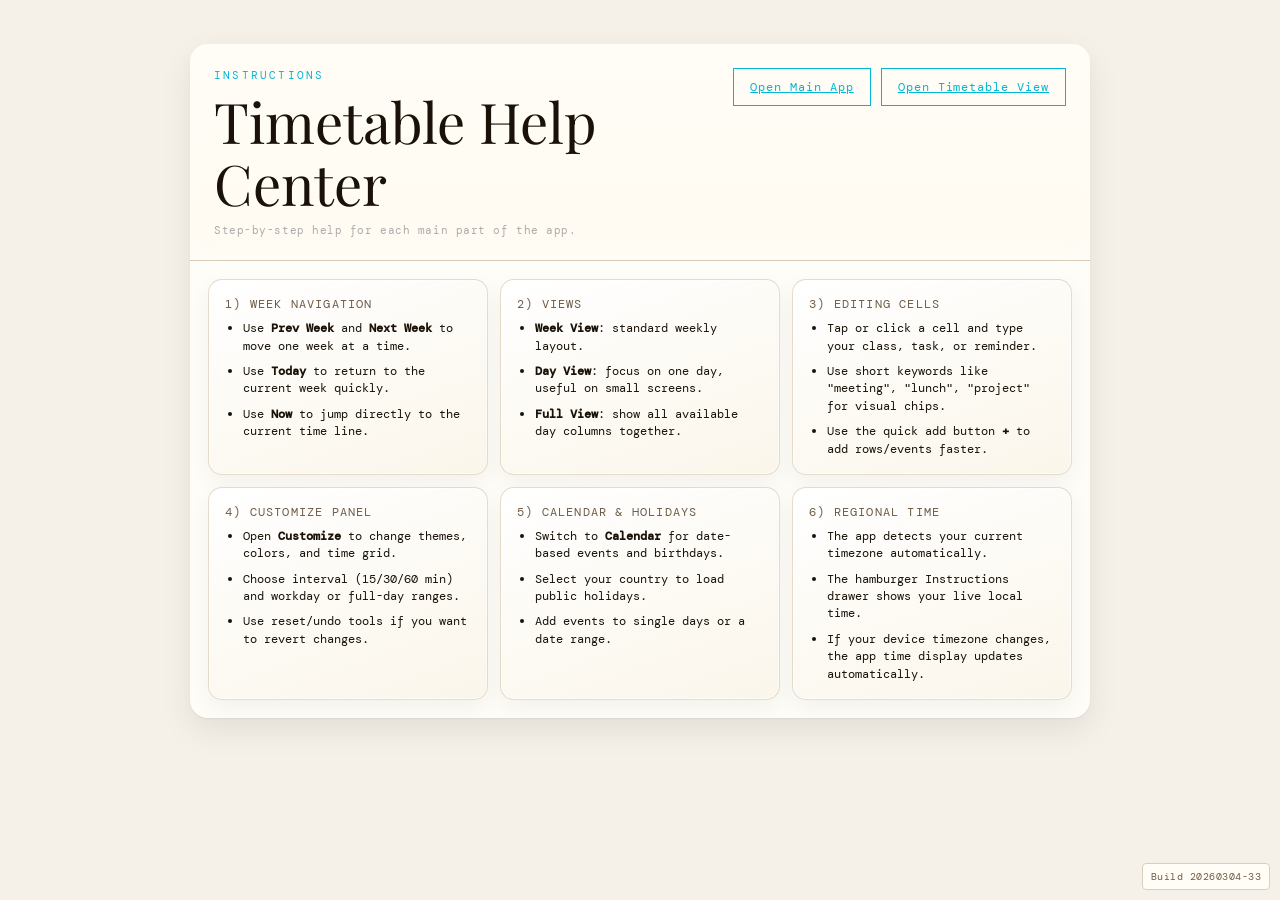
==== instructions.html @ 49b3230f "Fix toolbar overlap and expand instructions experience" ====
<!DOCTYPE html>
<html lang="en">
<head>
<meta charset="UTF-8">
<meta name="viewport" content="width=device-width, initial-scale=1, maximum-scale=1, user-scalable=no">
<title>Timetable Instructions</title>
<link href="https://fonts.googleapis.com/css2?family=Playfair+Display:wght@700&family=DM+Mono:wght@400;500&display=swap" rel="stylesheet">
<link rel="stylesheet" href="css/timetable.css?v=20260304-33">
</head>
<body>
<div class="page" style="max-width:900px; margin: 20px auto;">
  <div class="header" style="padding: 24px;">
    <div class="title-area">
      <span class="label">Instructions</span>
      <div id="main-title" style="cursor: default;">Timetable Help Center</div>
      <p class="hint" style="margin:10px 0 0;">Step-by-step help for each main part of the app.</p>
    </div>
    <div class="controls">
      <a class="btn" href="./index.html">Open Main App</a>
      <a class="btn" href="./timetable.html">Open Timetable View</a>
    </div>
  </div>

  <div class="settings-grid" style="padding: 18px;">
    <div class="settings-card">
      <span class="settings-title">1) Week Navigation</span>
      <ul class="help-list">
        <li>Use <strong>Prev Week</strong> and <strong>Next Week</strong> to move one week at a time.</li>
        <li>Use <strong>Today</strong> to return to the current week quickly.</li>
        <li>Use <strong>Now</strong> to jump directly to the current time line.</li>
      </ul>
    </div>

    <div class="settings-card">
      <span class="settings-title">2) Views</span>
      <ul class="help-list">
        <li><strong>Week View</strong>: standard weekly layout.</li>
        <li><strong>Day View</strong>: focus on one day, useful on small screens.</li>
        <li><strong>Full View</strong>: show all available day columns together.</li>
      </ul>
    </div>

    <div class="settings-card">
      <span class="settings-title">3) Editing Cells</span>
      <ul class="help-list">
        <li>Tap or click a cell and type your class, task, or reminder.</li>
        <li>Use short keywords like "meeting", "lunch", "project" for visual chips.</li>
        <li>Use the quick add button <strong>+</strong> to add rows/events faster.</li>
      </ul>
    </div>

    <div class="settings-card">
      <span class="settings-title">4) Customize Panel</span>
      <ul class="help-list">
        <li>Open <strong>Customize</strong> to change themes, colors, and time grid.</li>
        <li>Choose interval (15/30/60 min) and workday or full-day ranges.</li>
        <li>Use reset/undo tools if you want to revert changes.</li>
      </ul>
    </div>

    <div class="settings-card">
      <span class="settings-title">5) Calendar & Holidays</span>
      <ul class="help-list">
        <li>Switch to <strong>Calendar</strong> for date-based events and birthdays.</li>
        <li>Select your country to load public holidays.</li>
        <li>Add events to single days or a date range.</li>
      </ul>
    </div>

    <div class="settings-card">
      <span class="settings-title">6) Regional Time</span>
      <ul class="help-list">
        <li>The app detects your current timezone automatically.</li>
        <li>The hamburger Instructions drawer shows your live local time.</li>
        <li>If your device timezone changes, the app time display updates automatically.</li>
      </ul>
    </div>
  </div>
</div>
<div id="build-badge" class="build-badge" aria-live="polite">Build 20260304-33</div>
</body>
</html>
---- css/timetable.css ----
*, *::before, *::after { box-sizing: border-box; margin: 0; padding: 0; }

  html {
    -webkit-text-size-adjust: 100%;
    text-size-adjust: 100%;
  }

  :root {
    --bg: #f5f0e8;
    --paper: #fffdf7;
    --ink: #1a1208;
    --accent: #c84b11;
    --ui-accent: #00b7d6;
    --cyber-cyan: #00f5ff;
    --electric-violet: #8a2be2;
    --line: #d9d0bc;
    --cell-hover: #fff3e0;
    --shadow: rgba(0,0,0,0.08);
    --header-grad-start: rgba(255, 253, 247, 0.97);
    --header-grad-end: rgba(255, 251, 241, 0.92);
    --panel-grad-start: rgba(255,255,255,0.75);
    --panel-grad-end: rgba(255,253,247,0.92);
    --toolbar-bg: rgba(255, 253, 247, 0.95);
    --table-head-bg: rgba(255, 253, 247, 0.98);
    --accent-soft: rgba(0,183,214,0.08);
    --accent-mid: rgba(0,183,214,0.16);
    --focus-bg: #fffbf0;
  }

  body {
    background: var(--bg);
    font-family: 'DM Mono', monospace;
    color: var(--ink);
    min-height: 100vh;
    padding: 24px 18px;
    padding-left: max(18px, env(safe-area-inset-left));
    padding-right: max(18px, env(safe-area-inset-right));
    padding-bottom: max(24px, env(safe-area-inset-bottom));
  }

  .app-hidden {
    display: none !important;
  }

  .auth-gate {
    position: fixed;
    inset: 0;
    z-index: 120;
    display: grid;
    place-items: center;
    padding: 16px;
    background: rgba(16, 20, 28, 0.34);
    backdrop-filter: blur(6px);
  }

  .auth-card {
    width: min(430px, 94vw);
    border: 1px solid var(--line);
    border-radius: 14px;
    background: var(--paper);
    box-shadow: 0 20px 44px rgba(0,0,0,0.18);
    padding: 20px;
    display: flex;
    flex-direction: column;
    gap: 12px;
  }

  .auth-app-name {
    font-family: 'Playfair Display', serif;
    font-size: 34px;
    line-height: 1.1;
    letter-spacing: 0.02em;
  }

  .auth-description {
    font-size: 12px;
    color: #6f5c46;
    line-height: 1.45;
  }

  .auth-title {
    font-size: 12px;
    letter-spacing: 0.1em;
    text-transform: uppercase;
    color: #6f5c46;
  }

  .auth-card input {
    font-family: 'DM Mono', monospace;
    font-size: 12px;
    padding: 10px 12px;
    border: 1px solid var(--line);
    background: white;
    outline: none;
  }

  .auth-card input:focus {
    border-color: var(--accent);
  }

  .page {
    width: min(1700px, 96vw);
    margin: 0 auto;
    background: var(--paper);
    border-radius: 18px;
    box-shadow: 0 12px 32px rgba(0,0,0,0.08), 0 1px 2px rgba(0,0,0,0.05);
    overflow: hidden;
    transition: box-shadow 0.2s ease;
  }

  .page:hover {
    box-shadow: 0 14px 34px rgba(0,0,0,0.1), 0 1px 2px rgba(0,0,0,0.05);
  }

  /* Header */
  .header {
    padding: 44px 52px 36px;
    border-bottom: none;
    box-shadow: inset 0 -1px 0 rgba(201, 183, 154, 0.7), inset 0 -10px 18px rgba(255, 255, 255, 0.55);
    background: linear-gradient(180deg, var(--header-grad-start), var(--header-grad-end));
    display: flex;
    align-items: flex-start;
    justify-content: space-between;
    gap: 20px;
  }

  .title-area { flex: 1; }

  .label {
    font-size: 11px;
    letter-spacing: 0.2em;
    text-transform: uppercase;
    color: var(--ui-accent);
    margin-bottom: 8px;
    display: block;
  }

  #main-title {
    font-family: 'Playfair Display', serif;
    font-size: clamp(32px, 5.6vw, 56px);
    line-height: 1.1;
    border: none;
    background: transparent;
    color: var(--ink);
    width: 100%;
    outline: none;
    cursor: text;
  }

  #main-title:hover, #main-title:focus {
    border-bottom: none;
  }

  .subtitle-input {
    font-family: 'DM Mono', monospace;
    font-size: 14px;
    color: #888;
    border: none;
    background: transparent;
    outline: none;
    margin-top: 8px;
    width: 100%;
    cursor: text;
  }

  .subtitle-input:hover, .subtitle-input:focus {
    border-bottom: none;
    color: var(--ink);
  }

  .controls {
    display: flex;
    flex-direction: row;
    gap: 10px;
    align-items: flex-end;
    justify-content: flex-end;
    flex-wrap: wrap;
    flex-shrink: 0;
  }

  #logout-btn {
    border-color: var(--accent);
    color: var(--accent);
  }

  #logout-btn:hover {
    background: var(--accent);
    color: #fff;
  }

  .settings-panel {
    border-bottom: none;
    background: linear-gradient(180deg, var(--panel-grad-start), var(--panel-grad-end));
    box-shadow: inset 0 -1px 0 rgba(205, 189, 162, 0.45), 0 8px 22px rgba(0,0,0,0.06);
    max-height: 0;
    overflow: hidden;
    transition: max-height 0.28s ease;
  }

  .settings-panel.open {
    max-height: min(78vh, 920px);
    overflow-y: auto;
    -webkit-overflow-scrolling: touch;
    overscroll-behavior: contain;
  }

  .settings-panel-head {
    display: flex;
    align-items: center;
    justify-content: space-between;
    gap: 10px;
    padding: 10px 14px;
    border-bottom: 1px solid rgba(205, 189, 162, 0.5);
    background: linear-gradient(180deg, rgba(255,255,255,0.96), rgba(255,253,247,0.94));
    position: sticky;
    top: 0;
    z-index: 2;
  }

  .settings-tabs {
    display: flex;
    gap: 8px;
    padding: 10px 14px;
    border-bottom: 1px solid rgba(205, 189, 162, 0.45);
    background: rgba(255, 253, 247, 0.92);
    position: sticky;
    top: 45px;
    z-index: 2;
    flex-wrap: wrap;
  }

  .help-backdrop {
    position: fixed;
    inset: 0;
    background: var(--shadow);
    opacity: 0;
    visibility: hidden;
    transition: opacity 0.2s ease;
    z-index: 30;
  }

  .help-backdrop.open {
    opacity: 1;
    visibility: visible;
  }

  .help-drawer {
    position: fixed;
    top: 0;
    right: 0;
    width: min(420px, 92vw);
    height: 100dvh;
    background: linear-gradient(180deg, var(--panel-grad-start), var(--panel-grad-end));
    border-left: 1px solid var(--line);
    box-shadow: -12px 0 28px var(--shadow);
    transform: translateX(102%);
    transition: transform 0.22s ease;
    z-index: 31;
    display: flex;
    flex-direction: column;
  }

  .help-drawer.open {
    transform: translateX(0);
  }

  .help-drawer-head {
    display: flex;
    align-items: center;
    justify-content: space-between;
    gap: 10px;
    padding: 12px 14px;
    border-bottom: 1px solid var(--line);
    background: var(--toolbar-bg);
  }

  .help-drawer-content {
    padding: 14px;
    display: grid;
    gap: 10px;
    overflow-y: auto;
  }

  .help-list {
    margin: 0;
    padding-left: 18px;
    display: grid;
    gap: 8px;
    color: var(--ink);
    font-size: 12px;
    line-height: 1.45;
  }

  .help-actions {
    display: flex;
    flex-wrap: wrap;
    gap: 8px;
  }

  .help-time-grid {
    display: grid;
    gap: 8px;
    padding: 10px;
    border: 1px solid var(--line);
    background: rgba(255, 255, 255, 0.6);
  }

  .help-time-row {
    display: grid;
    gap: 4px;
    font-size: 11px;
    letter-spacing: 0.04em;
    color: #7a6752;
  }

  .help-time-value {
    font-size: 13px;
    letter-spacing: 0.02em;
    color: var(--ink);
    font-weight: 600;
  }

  body.help-open {
    overflow: hidden;
  }

  .settings-tab-btn.active {
    background: var(--ink);
    color: var(--paper);
  }

  .settings-card.tab-hidden {
    display: none;
  }

  .settings-panel:not(.show-advanced) [data-advanced] {
    display: none !important;
  }

  #customize-advanced-toggle {
    margin-left: auto;
  }

  .settings-grid {
    display: grid;
    grid-template-columns: repeat(auto-fit, minmax(220px, 1fr));
    gap: 12px;
    padding: 14px 48px;
  }

  .settings-card {
    border: 1px solid rgba(215, 203, 180, 0.65);
    border-radius: 14px;
    background: linear-gradient(160deg, rgba(255,255,255,0.92), rgba(250,244,232,0.82));
    box-shadow: inset 0 0 0 1px rgba(255,255,255,0.65), 0 8px 22px rgba(0,0,0,0.05);
    padding: 16px;
    display: flex;
    flex-direction: column;
    gap: 8px;
    transition: box-shadow 0.18s ease, border-color 0.18s ease;
  }

  .settings-card:hover {
    box-shadow: inset 0 0 0 1px rgba(255,255,255,0.8), 0 10px 20px rgba(0,0,0,0.07);
  }

  .settings-title {
    font-size: 12px;
    letter-spacing: 0.1em;
    text-transform: uppercase;
    color: #6f5c46;
  }

  .settings-label {
    font-size: 11px;
    letter-spacing: 0.06em;
    text-transform: uppercase;
    color: #7c6a52;
  }

  .settings-help {
    font-size: 10px;
    letter-spacing: 0.04em;
    color: #8a7b67;
    margin-top: 2px;
  }

  .admin-auth {
    display: flex;
    flex-direction: column;
    gap: 6px;
    width: 100%;
  }

  .admin-auth input {
    font-family: 'DM Mono', monospace;
    font-size: 11px;
    border: 1px solid var(--line);
    background: white;
    color: var(--ink);
    padding: 7px 9px;
    outline: none;
  }

  .admin-auth input:focus {
    border-color: var(--accent);
  }

  .auth-status {
    font-size: 10px;
    letter-spacing: 0.05em;
    color: #888;
  }

  .auth-status:empty {
    display: none;
  }

  .locked {
    opacity: 0.72;
    pointer-events: none;
    user-select: none;
  }

  .btn {
    font-family: 'DM Mono', monospace;
    font-size: 12px;
    letter-spacing: 0.08em;
    padding: 10px 16px;
    border: 1.5px solid var(--ui-accent);
    background: transparent;
    color: var(--ui-accent);
    cursor: pointer;
    transition: background-color 0.16s ease, color 0.16s ease, box-shadow 0.16s ease;
    white-space: nowrap;
    touch-action: manipulation;
    -webkit-tap-highlight-color: transparent;
  }

  input,
  textarea,
  select,
  button {
    -webkit-tap-highlight-color: transparent;
  }

  input,
  textarea,
  select {
    font-size: 16px !important;
  }

  .btn:focus-visible,
  .toolbar-select:focus-visible,
  .auth-card input:focus-visible,
  .admin-auth input:focus-visible,
  #main-title:focus-visible,
  .subtitle-input:focus-visible,
  td input:focus-visible,
  td textarea:focus-visible,
  th input:focus-visible {
    outline: 2px solid var(--ui-accent);
    outline-offset: 2px;
  }

  .btn:hover { background: var(--ui-accent); color: #fff; box-shadow: 0 3px 10px rgba(0,183,214,0.2); }
  .btn.auth-active {
    background: var(--ui-accent);
    color: #fff;
  }
  .btn.time-preset-active {
    background: var(--ui-accent);
    color: #fff;
  }
  .btn.danger { border-color: var(--ui-accent); color: var(--ui-accent); }
  .btn.danger:hover { background: var(--ui-accent); color: white; }

  /* Table */
  .table-wrap {
    overflow-x: auto;
    overflow-y: auto;
    max-height: 76vh;
    padding: 0;
    position: relative;
    animation: fadeIn 0.35s ease;
    border-radius: 14px;
    box-shadow: inset 0 0 0 1px rgba(217, 208, 188, 0.45);
    -webkit-overflow-scrolling: touch;
    overscroll-behavior: contain;
    touch-action: pan-x pan-y;
  }

  .week-toolbar {
    border-bottom: none;
    padding: 12px 20px;
    display: flex;
    align-items: center;
    gap: 10px;
    flex-wrap: wrap;
    background: var(--toolbar-bg);
    backdrop-filter: blur(2px);
    box-shadow: inset 0 -1px 0 rgba(205, 189, 162, 0.65), inset 0 -8px 14px rgba(255,255,255,0.35);
  }

  .day-pill-bar {
    display: none;
  }

  .mobile-week-nav {
    display: none;
  }

  .quick-add-fab {
    position: fixed;
    right: 18px;
    bottom: 78px;
    z-index: 40;
    width: 52px;
    height: 52px;
    border-radius: 50%;
    border: 0;
    background: var(--ui-accent);
    color: #fff;
    font-size: 28px;
    line-height: 1;
    cursor: pointer;
    box-shadow: 0 10px 24px rgba(0, 183, 214, 0.34);
  }

  .quick-add-actions {
    position: fixed;
    right: 18px;
    bottom: 138px;
    z-index: 40;
    display: none;
    flex-direction: column;
    gap: 8px;
  }

  .quick-add-actions.open {
    display: flex;
  }

  .cell-edit-sheet {
    position: fixed;
    left: 0;
    right: 0;
    bottom: 0;
    z-index: 110;
    display: none;
    padding: 10px;
    background: rgba(0, 0, 0, 0.22);
  }

  .cell-edit-sheet.open {
    display: block;
  }

  .cell-edit-card {
    border: 1px solid var(--line);
    border-radius: 14px 14px 0 0;
    background: var(--paper);
    padding: 12px;
    display: flex;
    flex-direction: column;
    gap: 8px;
  }

  #cell-edit-input {
    font-family: 'DM Mono', monospace;
    width: 100%;
    border: 1px solid var(--line);
    padding: 10px;
    resize: vertical;
    min-height: 84px;
  }

  .cell-edit-actions {
    display: flex;
    gap: 8px;
    flex-wrap: wrap;
  }

  .toast-root {
    position: fixed;
    right: 14px;
    bottom: 14px;
    z-index: 130;
    display: flex;
    flex-direction: column;
    gap: 8px;
    pointer-events: none;
  }

  .toast-item {
    background: rgba(26, 18, 8, 0.92);
    color: #fff;
    border-radius: 10px;
    padding: 8px 10px;
    font-size: 11px;
    letter-spacing: 0.04em;
    box-shadow: 0 8px 20px rgba(0,0,0,0.22);
    max-width: 260px;
  }

  .action-dialog {
    position: fixed;
    inset: 0;
    z-index: 125;
    display: none;
    align-items: flex-end;
    justify-content: center;
    background: rgba(0, 0, 0, 0.26);
    padding: 10px;
  }

  .action-dialog.open {
    display: flex;
  }

  .action-dialog-card {
    width: min(520px, 96vw);
    border: 1px solid var(--line);
    border-radius: 14px 14px 0 0;
    background: var(--paper);
    padding: 12px;
    display: flex;
    flex-direction: column;
    gap: 8px;
  }

  .action-dialog-message {
    font-size: 11px;
    line-height: 1.45;
    color: #6f5c46;
    white-space: pre-wrap;
  }

  .action-dialog-input {
    font-family: 'DM Mono', monospace;
    border: 1px solid var(--line);
    padding: 9px 10px;
    min-height: 42px;
    display: none;
  }

  .action-dialog-input.show {
    display: block;
  }

  .action-dialog-actions {
    display: flex;
    gap: 8px;
    justify-content: flex-end;
    flex-wrap: wrap;
  }

  .toolbar-group {
    display: flex;
    align-items: center;
    gap: 8px;
    flex-wrap: wrap;
  }

  .toolbar-group.compact-controls {
    gap: 6px;
  }

  .guide-hint-btn {
    opacity: 0.9;
    font-weight: 600;
  }

  .guide-hint-btn:hover {
    opacity: 1;
  }

  #focus-day-select {
    display: none;
  }

  .toolbar-select {
    font-family: 'DM Mono', monospace;
    font-size: 10px;
    letter-spacing: 0.04em;
    padding: 6px 8px;
    border: 1px solid var(--line);
    background: white;
    color: var(--ink);
    outline: none;
  }

  .toolbar-select:focus {
    border-color: var(--ui-accent);
  }

  .week-label {
    font-size: 11px;
    letter-spacing: 0.08em;
    color: #7a6752;
    margin-left: auto;
  }

  .btn.small {
    padding: 5px 10px;
    font-size: 10px;
  }

  .btn:disabled {
    opacity: 0.45;
    cursor: not-allowed;
  }

  .view-stack {
    position: relative;
  }

  .view-panel {
    display: none;
    opacity: 0;
    transform: translateY(8px);
    transition: opacity 0.25s ease, transform 0.25s ease;
  }

  .view-panel.active {
    display: block;
    opacity: 1;
    transform: translateY(0);
  }

  .view-toggle.active {
    background: var(--ink);
    color: var(--paper);
  }

  .now-line {
    position: absolute;
    height: 2px;
    background: #ff0000;
    display: none;
    pointer-events: none;
    z-index: 18;
    transform: translateY(-50%);
  }

  .now-line::before {
    content: '';
    position: absolute;
    left: 0;
    top: 50%;
    transform: translate(-50%, -50%);
    width: 8px;
    height: 8px;
    border-radius: 50%;
    background: #ff0000;
  }

  .now-line::after {
    content: attr(data-time);
    position: absolute;
    right: 0;
    top: 50%;
    transform: translate(0, -50%);
    background: #ff0000;
    color: #fff;
    font-family: 'DM Mono', monospace;
    font-size: 9px;
    letter-spacing: 0.04em;
    line-height: 1;
    padding: 3px 5px;
    border-radius: 999px;
    white-space: nowrap;
  }

  table {
    width: 100%;
    border-collapse: collapse;
  }

  #timetable {
    width: max-content;
    min-width: 100%;
  }

  thead tr {
    border-bottom: 1px solid var(--line);
  }

  th {
    padding: 0;
    font-weight: 500;
    font-size: 11px;
    letter-spacing: 0.1em;
    text-transform: uppercase;
    position: sticky;
    top: 0;
    z-index: 8;
    background: var(--table-head-bg);
  }

  th:first-child {
    position: sticky;
    left: 0;
    z-index: 10;
    background: var(--table-head-bg);
    background-color: var(--table-head-bg);
    box-shadow: 2px 0 6px rgba(0,0,0,0.15);
  }

  th input {
    font-family: 'DM Mono', monospace;
    font-size: 12px;
    letter-spacing: 0.1em;
    text-transform: uppercase;
    font-weight: 500;
    padding: 16px 20px;
    border: none;
    background: transparent;
    color: var(--ink);
    width: 100%;
    outline: none;
    text-align: center;
    cursor: text;
  }

  th input:first-child { text-align: left; }
  th:first-child input { text-align: left; padding-left: 48px; }

  th input:hover, th input:focus {
    background: var(--accent-soft);
  }

  td {
    border-bottom: 1px solid var(--line);
    border-right: 1px solid var(--line);
    padding: 0;
    vertical-align: top;
    min-width: 120px;
  }

  td:first-child {
    border-right: 1px solid var(--line);
    min-width: 100px;
    position: sticky;
    left: 0;
    z-index: 10;
    background: var(--table-head-bg);
    background-color: var(--table-head-bg);
    box-shadow: 2px 0 6px rgba(0,0,0,0.15);
  }

  td:last-child { border-right: none; }

  td input, td textarea {
    font-family: 'DM Mono', monospace;
    font-size: 14px;
    padding: 16px 22px;
    border: none;
    background: transparent;
    color: var(--ink);
    width: 100%;
    outline: none;
    resize: none;
    cursor: text;
    min-height: 52px;
    border-radius: 3px;
    transition: background 0.15s ease, box-shadow 0.15s ease;
  }

  td input:hover, td textarea:hover {
    filter: none;
  }

  body.table-view-full #timetable {
    width: 100% !important;
    min-width: 100% !important;
    table-layout: fixed;
  }

  body.table-view-full td {
    min-width: 74px !important;
  }

  body.table-view-full td:first-child {
    min-width: 62px !important;
  }

  body.table-view-full th input,
  body.table-view-full td input,
  body.table-view-full td textarea {
    font-size: 11px !important;
    padding-left: 6px !important;
    padding-right: 6px !important;
    min-height: 40px !important;
  }

  td:first-child input {
    font-weight: 500;
    font-size: 13px;
    letter-spacing: 0.05em;
    color: var(--accent);
    padding-left: 48px;
  }

  tr:hover td { background: var(--cell-hover); }
  tr:hover td:first-child { background: var(--accent-soft); }

  th.column-themed,
  td.column-themed {
    background: var(--column-theme-bg);
  }

  td.column-themed input,
  td.column-themed textarea {
    background: var(--column-theme-cell-bg, transparent);
  }

  td.column-themed .event-chip,
  td.column-themed .event-chip.event-deep,
  td.column-themed .event-chip.event-meeting,
  td.column-themed .event-chip.event-lunch,
  td.column-themed .event-chip.event-break,
  td.column-themed .event-chip.event-project {
    background: var(--column-event-chip-base, var(--event-chip-base, rgba(200,75,17,0.06))) !important;
  }

  td.column-themed .event-chip.event-deep { background: var(--column-event-chip-deep, var(--event-chip-deep, rgba(79,70,229,0.12))) !important; }
  td.column-themed .event-chip.event-meeting { background: var(--column-event-chip-meeting, var(--event-chip-meeting, rgba(220,38,38,0.12))) !important; }
  td.column-themed .event-chip.event-lunch { background: var(--column-event-chip-lunch, var(--event-chip-lunch, rgba(245,158,11,0.16))) !important; }
  td.column-themed .event-chip.event-break { background: var(--column-event-chip-break, var(--event-chip-break, rgba(245,158,11,0.16))) !important; }
  td.column-themed .event-chip.event-project { background: var(--column-event-chip-project, var(--event-chip-project, rgba(6,95,70,0.14))) !important; }

  tr:hover td.column-themed {
    background: var(--column-theme-bg);
  }

  td input:focus, td textarea:focus {
    background: var(--focus-bg);
  }

  .event-chip {
    box-shadow: inset 0 0 0 1px rgba(0,0,0,0.04);
    background: var(--event-chip-base, rgba(200,75,17,0.06)) !important;
  }

  .event-chip.event-deep { background: var(--event-chip-deep, rgba(79,70,229,0.12)) !important; }
  .event-chip.event-meeting { background: var(--event-chip-meeting, rgba(220,38,38,0.12)) !important; }
  .event-chip.event-lunch { background: var(--event-chip-lunch, rgba(245,158,11,0.16)) !important; }
  .event-chip.event-break { background: var(--event-chip-break, rgba(245,158,11,0.16)) !important; }
  .event-chip.event-project { background: var(--event-chip-project, rgba(6,95,70,0.14)) !important; }

  .custom-cell-color {
    background: var(--custom-cell-color, transparent) !important;
  }

  td.column-themed .custom-cell-color,
  td .custom-cell-color.event-chip,
  td.column-themed .custom-cell-color.event-chip,
  td.column-themed .custom-cell-color.event-chip.event-deep,
  td.column-themed .custom-cell-color.event-chip.event-meeting,
  td.column-themed .custom-cell-color.event-chip.event-lunch,
  td.column-themed .custom-cell-color.event-chip.event-break,
  td.column-themed .custom-cell-color.event-chip.event-project {
    background: var(--custom-cell-color, transparent) !important;
  }

  .selected-cell {
    box-shadow: inset 0 0 0 2px var(--ui-accent) !important;
  }

  tr.selected-row td {
    background: var(--accent-mid) !important;
  }

  th.selected-column,
  td.selected-column {
    background: var(--accent-mid) !important;
  }

  .today-col {
    box-shadow: inset 0 0 0 1px var(--ui-accent);
  }

  .today-header input {
    color: var(--ui-accent);
    font-weight: 700;
  }

  .calendar-wrap {
    padding: 18px 22px 24px;
    min-height: 460px;
  }

  .calendar-head {
    display: flex;
    align-items: center;
    justify-content: space-between;
    gap: 10px;
    margin-bottom: 14px;
  }

  .calendar-title {
    font-family: 'Playfair Display', serif;
    font-size: clamp(24px, 3vw, 34px);
  }

  .calendar-grid {
    display: grid;
    grid-template-columns: repeat(7, 1fr);
    gap: 8px;
  }

  .calendar-dayhead {
    font-size: 10px;
    letter-spacing: 0.08em;
    text-transform: uppercase;
    color: #746453;
    padding: 6px 8px;
    border-bottom: 1px solid var(--line);
  }

  .calendar-cell {
    min-height: 84px;
    border: 1px solid rgba(215, 203, 180, 0.6);
    background: linear-gradient(170deg, #fffefa, #fff8ec);
    padding: 8px;
    display: flex;
    flex-direction: column;
    gap: 6px;
    transition: box-shadow 0.16s ease, border-color 0.16s ease;
    box-shadow: inset 0 0 0 1px rgba(255,255,255,0.65);
  }

  .calendar-cell:hover {
    border-color: #d1c3ab;
    box-shadow: 0 6px 14px rgba(0,0,0,0.07), inset 0 0 0 1px rgba(255,255,255,0.75);
  }

  .calendar-cell.outside {
    opacity: 0.45;
    background: #fbf8f1;
  }

  .calendar-cell.today {
    border-color: var(--accent);
    box-shadow: inset 0 0 0 1px var(--accent);
  }

  .calendar-cell.holiday {
    background: #fff1f1;
  }

  .calendar-cell.birthday-day {
    background: linear-gradient(135deg, #fff5fb, #fff1f1, #fffaf0);
    position: relative;
    overflow: hidden;
  }

  .calendar-cell.birthday-day::after {
    content: '🎉';
    position: absolute;
    right: 8px;
    top: 6px;
    font-size: 16px;
    animation: none;
  }

  .calendar-date {
    font-size: 11px;
    color: #5a4b3d;
  }

  .holiday-tag {
    font-size: 10px;
    color: #8b1f1f;
    background: rgba(220, 38, 38, 0.12);
    padding: 4px 6px;
    border-radius: 3px;
  }

  .holiday-tag.locked::after {
    content: ' 🔒';
    font-size: 9px;
  }

  .calendar-tools {
    display: flex;
    justify-content: flex-end;
  }

  .calendar-add-btn {
    border: 1px dashed var(--line);
    background: transparent;
    color: #5f5244;
    font-family: 'DM Mono', monospace;
    font-size: 10px;
    padding: 2px 6px;
    cursor: pointer;
    border-radius: 3px;
  }

  .calendar-add-btn:hover {
    border-color: var(--accent);
    color: var(--accent);
  }

  .user-event-tag {
    font-size: 10px;
    color: #1f2937;
    background: #edf2ff;
    border: 1px solid #dbe3ff;
    padding: 4px 6px;
    border-radius: 3px;
    display: flex;
    justify-content: space-between;
    gap: 6px;
    align-items: center;
  }

  .user-event-tag.birthday {
    background: #ffe8f3;
    border-color: #ffc9df;
    color: #7d1d4f;
  }

  .user-event-text {
    overflow: hidden;
    text-overflow: ellipsis;
    white-space: nowrap;
  }

  .event-actions {
    display: inline-flex;
    gap: 4px;
  }

  .event-icon-btn {
    border: none;
    background: transparent;
    font-size: 11px;
    cursor: pointer;
    line-height: 1;
    opacity: 0.8;
  }

  .event-icon-btn:hover {
    opacity: 1;
    transform: none;
  }

  .calendar-editor {
    margin-top: 4px;
    border: 1px solid var(--line);
    background: rgba(255,255,255,0.9);
    border-radius: 4px;
    padding: 6px;
    display: flex;
    flex-direction: column;
    gap: 6px;
  }

  .calendar-editor-input,
  .calendar-editor-select {
    width: 100%;
    border: 1px solid var(--line);
    background: #fff;
    color: var(--ink);
    font-family: 'DM Mono', monospace;
    font-size: 10px;
    padding: 5px 6px;
    border-radius: 3px;
  }

  .calendar-editor-actions {
    display: flex;
    gap: 6px;
    justify-content: flex-end;
  }

  .calendar-editor-btn {
    border: 1px solid var(--line);
    background: transparent;
    color: var(--ink);
    font-family: 'DM Mono', monospace;
    font-size: 10px;
    padding: 3px 7px;
    border-radius: 3px;
    cursor: pointer;
  }

  .calendar-editor-btn:hover {
    border-color: var(--accent);
    color: var(--accent);
  }

  .calendar-editor-btn.secondary {
    opacity: 0.85;
  }

  .calendar-info {
    margin-top: 12px;
    font-size: 11px;
    color: #7b6b5a;
    display: flex;
    justify-content: space-between;
    gap: 10px;
    flex-wrap: wrap;
  }

  .stacked-buttons {
    display: flex;
    flex-direction: column;
    gap: 8px;
  }

  @keyframes pulseLine {
    0%, 100% { opacity: 0.9; }
    50% { opacity: 0.55; }
  }

  @keyframes fadeIn {
    from { opacity: 0; transform: translateY(6px); }
    to { opacity: 1; transform: translateY(0); }
  }

  @keyframes partyPop {
    0%, 100% { transform: translateY(0) scale(1); opacity: 0.95; }
    50% { transform: translateY(-2px) scale(1.08); opacity: 1; }
  }

  /* Row controls */
  .row-actions {
    display: flex;
    align-items: center;
    justify-content: center;
    padding: 12px 8px;
  }

  .row-del {
    font-size: 16px;
    width: 24px;
    height: 24px;
    display: flex;
    align-items: center;
    justify-content: center;
    border: none;
    background: transparent;
    color: var(--line);
    cursor: pointer;
    border-radius: 50%;
    transition: all 0.15s;
    font-family: monospace;
  }

  .row-del:hover { background: var(--accent); color: white; }

  td.action-cell {
    min-width: 40px;
    width: 40px;
    border-right: none;
    background: transparent !important;
  }

  /* Footer */
  .footer {
    padding: 20px 48px;
    border-top: 1px solid var(--line);
    display: flex;
    gap: 12px;
    align-items: center;
    flex-wrap: wrap;
  }

  /* Color cells */
  .cell-color-free { background: #f0fdf4 !important; }
  .cell-color-busy { background: #fef2f2 !important; }
  .cell-color-focus { background: #eff6ff !important; }
  .cell-color-break { background: #fefce8 !important; }

  .color-btn {
    font-family: 'DM Mono', monospace;
    font-size: 10px;
    padding: 4px 10px;
    border: 1px solid var(--line);
    background: transparent;
    cursor: pointer;
    border-radius: 2px;
    transition: all 0.1s;
  }

  .color-btn:hover { border-color: var(--ink); }

  .hint {
    font-size: 11px;
    color: #aaa;
    letter-spacing: 0.05em;
    margin-left: auto;
  }

  .build-badge {
    position: fixed;
    right: 10px;
    bottom: 10px;
    z-index: 2147483647;
    font-family: 'DM Mono', monospace;
    font-size: 10px;
    letter-spacing: 0.05em;
    padding: 6px 8px;
    border: 1px solid var(--line);
    background: rgba(255, 253, 247, 0.94);
    color: #6f5c46;
    border-radius: 4px;
    pointer-events: none;
  }

  .swipe-hint {
    display: none;
    font-size: 10px;
    letter-spacing: 0.05em;
    color: #7a6752;
    padding: 8px 12px 0;
    user-select: none;
  }

  .color-tools {
    display: flex;
    align-items: center;
    gap: 8px;
    flex-wrap: wrap;
  }

  .color-picker {
    width: 30px;
    height: 24px;
    border: 1px solid var(--line);
    background: transparent;
    padding: 0;
    cursor: pointer;
  }

  .color-presets {
    display: grid;
    grid-template-columns: repeat(8, minmax(0, 1fr));
    gap: 6px;
  }

  .color-preset-btn {
    width: 100%;
    height: 20px;
    border: 1px solid var(--line);
    background: var(--preset-color);
    cursor: pointer;
    border-radius: 2px;
    transition: border-color 0.12s ease;
  }

  .color-preset-btn:hover {
    border-color: var(--ink);
  }

  .theme-presets {
    display: grid;
    grid-template-columns: repeat(8, minmax(0, 1fr));
    gap: 6px;
  }

  .theme-preset-btn {
    width: 100%;
    height: 18px;
    border: 1px solid var(--line);
    background: var(--theme-chip);
    cursor: pointer;
    border-radius: 2px;
    transition: border-color 0.12s ease, box-shadow 0.12s ease;
  }

  .theme-preset-btn:hover {
    border-color: var(--ink);
  }

  .theme-preset-btn.active {
    border-color: var(--ink);
    box-shadow: 0 0 0 1px var(--ink) inset;
  }

  @media (max-width: 1024px) {
    body {
      padding: 14px 10px;
      padding-left: max(10px, env(safe-area-inset-left));
      padding-right: max(10px, env(safe-area-inset-right));
      padding-bottom: max(14px, env(safe-area-inset-bottom));
    }

    .page {
      width: 100%;
      border-radius: 8px;
    }

    .header {
      padding: 22px 16px 16px;
      flex-direction: column;
      gap: 14px;
    }

    .controls {
      width: 100%;
      justify-content: flex-end;
    }

    .settings-grid {
      grid-template-columns: 1fr 1fr;
      padding: 12px 16px;
    }

    .week-toolbar {
      padding: 10px 12px;
      gap: 8px;
    }

    .toolbar-group {
      width: 100%;
      justify-content: flex-start;
    }

    .footer {
      padding: 14px 16px;
    }
  }

  @media (max-width: 720px) {
    body {
      padding-bottom: max(88px, env(safe-area-inset-bottom));
    }

    .settings-tabs {
      top: 42px;
    }

    .help-drawer {
      width: 100vw;
    }

    #timetable {
      min-width: 980px;
    }

    .build-badge {
      right: 8px;
      bottom: 8px;
      font-size: 9px;
      padding: 5px 7px;
    }

    .swipe-hint {
      display: block;
    }

    .swipe-hint.hidden {
      display: none;
    }

    .settings-panel.open {
      max-height: 48vh;
    }

    .auth-card {
      width: 96vw;
      padding: 16px;
      border-radius: 10px;
    }

    .auth-title {
      font-size: 11px;
    }

    .auth-app-name {
      font-size: 28px;
    }

    #main-title {
      font-size: clamp(24px, 8vw, 34px);
    }

    .subtitle-input {
      font-size: 12px;
    }

    .settings-grid {
      grid-template-columns: 1fr;
      gap: 10px;
    }

    .settings-card {
      padding: 10px;
    }

    .btn,
    .btn.small,
    .calendar-add-btn,
    .event-icon-btn,
    .toolbar-select,
    .admin-auth input,
    #cell-color-picker,
    .auth-card input {
      min-height: 44px;
      font-size: 12px;
    }

    .event-icon-btn {
      min-width: 44px;
      min-height: 44px;
    }

    .auth-card input,
    .toolbar-select {
      font-size: 16px;
    }

    .row-del {
      width: 44px;
      height: 44px;
      font-size: 18px;
    }

    .color-preset-btn,
    .theme-preset-btn {
      min-height: 28px;
    }

    .toolbar-group {
      gap: 6px;
    }

    .auth-card .btn {
      width: 100%;
    }

    .week-toolbar {
      overflow-x: hidden;
      overflow-y: visible;
      flex-wrap: wrap;
      align-items: flex-start;
    }

    .desktop-week-nav {
      display: none;
    }

    .day-pill-bar {
      display: flex;
      gap: 8px;
      overflow-x: auto;
      padding: 8px 10px;
      position: sticky;
      top: 48px;
      z-index: 15;
      background: var(--toolbar-bg);
      border-bottom: 1px solid rgba(205, 189, 162, 0.45);
      -webkit-overflow-scrolling: touch;
    }

    .day-pill-btn {
      flex: 0 0 auto;
      min-width: 64px;
      min-height: 44px;
      padding: 0 12px;
      border: 1px solid var(--line);
      background: #fff;
      color: var(--ink);
      border-radius: 999px;
      font-family: 'DM Mono', monospace;
      font-size: 11px;
      letter-spacing: 0.04em;
    }

    .day-pill-btn.active {
      background: var(--ink);
      color: var(--paper);
      border-color: var(--ink);
    }

    .mobile-week-nav {
      position: fixed;
      left: 0;
      right: 0;
      bottom: 0;
      z-index: 25;
      display: grid;
      grid-template-columns: repeat(3, 1fr);
      gap: 8px;
      padding: 8px 10px max(10px, env(safe-area-inset-bottom));
      background: rgba(255, 253, 247, 0.98);
      border-top: 1px solid rgba(205, 189, 162, 0.65);
      backdrop-filter: blur(4px);
      transform: translateY(0);
      transition: opacity 0.2s ease;
    }

    #calendar-collapse-btn {
      display: inline-flex;
    }

    #calendar-panel.calendar-collapsed .calendar-grid,
    #calendar-panel.calendar-collapsed .calendar-info {
      display: none;
    }

    #calendar-panel.calendar-collapsed .calendar-wrap {
      min-height: 0;
      padding-bottom: 12px;
    }

    body.mobile-nav-hidden .mobile-week-nav {
      transform: translateY(100%);
    }

    .mobile-week-nav .btn {
      min-height: 44px;
      width: 100%;
    }

    .quick-add-fab {
      right: 12px;
      bottom: 92px;
      width: 54px;
      height: 54px;
    }

    .quick-add-actions {
      right: 12px;
      bottom: 156px;
    }

    .toast-root {
      right: 10px;
      bottom: calc(76px + env(safe-area-inset-bottom));
    }

    .action-dialog-card {
      width: 100%;
    }

    .week-toolbar .toolbar-group {
      width: 100%;
      flex-wrap: wrap;
      flex: 1 1 100%;
      align-items: center;
    }

    .week-toolbar .toolbar-group .btn,
    .week-toolbar .toolbar-group .toolbar-select {
      flex: 1 1 calc(50% - 6px);
      min-width: 120px;
    }

    .week-label {
      white-space: nowrap;
      flex: 0 0 auto;
    }

    .week-label {
      width: 100%;
      margin-left: 0;
      font-size: 10px;
    }

    .calendar-wrap {
      padding: 12px 10px 16px;
      min-height: 360px;
    }

    .calendar-head {
      flex-wrap: wrap;
      justify-content: center;
    }

    .calendar-title {
      width: 100%;
      text-align: center;
      font-size: 24px;
    }

    .calendar-grid {
      gap: 6px;
    }

    .calendar-cell {
      min-height: 74px;
      padding: 6px;
      gap: 4px;
    }

    .table-wrap {
      max-height: 72vh;
      overflow-x: auto;
      overflow-y: auto;
      touch-action: pan-x pan-y;
      -webkit-overflow-scrolling: touch;
      overscroll-behavior: contain;
    }

    #timetable input,
    #timetable textarea {
      -webkit-user-select: none;
      user-select: none;
    }

    #timetable input:focus,
    #timetable textarea:focus {
      -webkit-user-select: text;
      user-select: text;
    }

    th:first-child {
      position: sticky;
      left: 0;
      z-index: 10;
      background: var(--table-head-bg);
      background-color: var(--table-head-bg);
      box-shadow: 2px 0 6px rgba(0,0,0,0.15);
    }

    td:first-child {
      position: sticky;
      left: 0;
      z-index: 10;
      background: var(--table-head-bg);
      background-color: var(--table-head-bg);
      box-shadow: 2px 0 6px rgba(0,0,0,0.15);
    }

    .week-toolbar {
      position: sticky;
      top: 0;
      z-index: 16;
    }

    th input,
    td input,
    td textarea {
      padding: 12px 10px;
      font-size: 16px;
      min-height: 56px;
    }

    td:first-child input,
    th:first-child input {
      padding-left: 12px;
    }

    .hint {
      margin-left: 0;
      width: 100%;
      line-height: 1.35;
    }
  }

  @media (max-width: 380px) {
    #timetable {
      min-width: 900px;
    }

    body {
      padding: 8px 6px;
      padding-left: max(6px, env(safe-area-inset-left));
      padding-right: max(6px, env(safe-area-inset-right));
      padding-bottom: max(10px, env(safe-area-inset-bottom));
    }

    .header {
      padding: 14px 10px 12px;
      gap: 10px;
    }

    .settings-grid {
      padding: 10px;
      gap: 8px;
    }

    .week-toolbar {
      padding: 8px;
      gap: 6px;
    }

    .toolbar-group {
      gap: 5px;
    }

    .week-toolbar {
      gap: 5px;
    }

    .btn,
    .btn.small,
    .calendar-add-btn,
    .event-icon-btn,
    .toolbar-select,
    .admin-auth input,
    #cell-color-picker,
    .auth-card input {
      min-height: 44px;
      font-size: 11px;
      letter-spacing: 0.04em;
      padding-left: 10px;
      padding-right: 10px;
    }

    .auth-title {
      font-size: 23px;
    }

    #main-title {
      font-size: clamp(21px, 9vw, 28px);
    }

    .footer {
      padding: 10px;
      gap: 8px;
    }

    .hint {
      font-size: 10px;
    }

    .table-wrap {
      max-height: 66vh;
    }

    td {
      min-width: 106px;
    }

    td:first-child {
      min-width: 84px;
    }

    th input,
    td input,
    td textarea {
      padding: 10px 8px;
      font-size: 16px;
    }

    td:first-child input,
    th:first-child input {
      padding-left: 8px;
    }

    .calendar-wrap {
      padding: 10px 8px 12px;
      min-height: 320px;
    }

    .calendar-grid {
      gap: 4px;
    }

    .calendar-cell {
      min-height: 64px;
      padding: 5px;
      gap: 3px;
    }

    .calendar-date,
    .holiday-tag,
    .user-event-tag,
    .calendar-dayhead {
      font-size: 9px;
    }
  }

  @media (min-width: 721px) {
    #calendar-collapse-btn,
    .cell-edit-sheet {
      display: none !important;
    }

    .action-dialog {
      align-items: center;
    }

    .action-dialog-card {
      border-radius: 14px;
    }
  }

  @media (hover: none) {
    .table-wrap {
      overflow-x: auto;
      overflow-y: auto;
      touch-action: pan-x pan-y;
      -webkit-overflow-scrolling: touch;
      overscroll-behavior: contain;
    }

    th:first-child,
    td:first-child {
      position: sticky;
      left: 0;
      z-index: 10;
      background: var(--table-head-bg);
      background-color: var(--table-head-bg);
      box-shadow: 2px 0 6px rgba(0,0,0,0.15);
    }

    th,
    td,
    th input,
    td input,
    td textarea {
      touch-action: auto;
    }

    .page:hover,
    .settings-card:hover,
    .calendar-cell:hover,
    td input:hover,
    td textarea:hover,
    .btn:hover,
    .theme-preset-btn:hover,
    .color-preset-btn:hover,
    .event-icon-btn:hover {
      transform: none;
      box-shadow: none;
      filter: none;
    }
  }

  @media (prefers-reduced-motion: reduce) {
    *, *::before, *::after {
      animation: none !important;
      transition: none !important;
      scroll-behavior: auto !important;
    }
  }
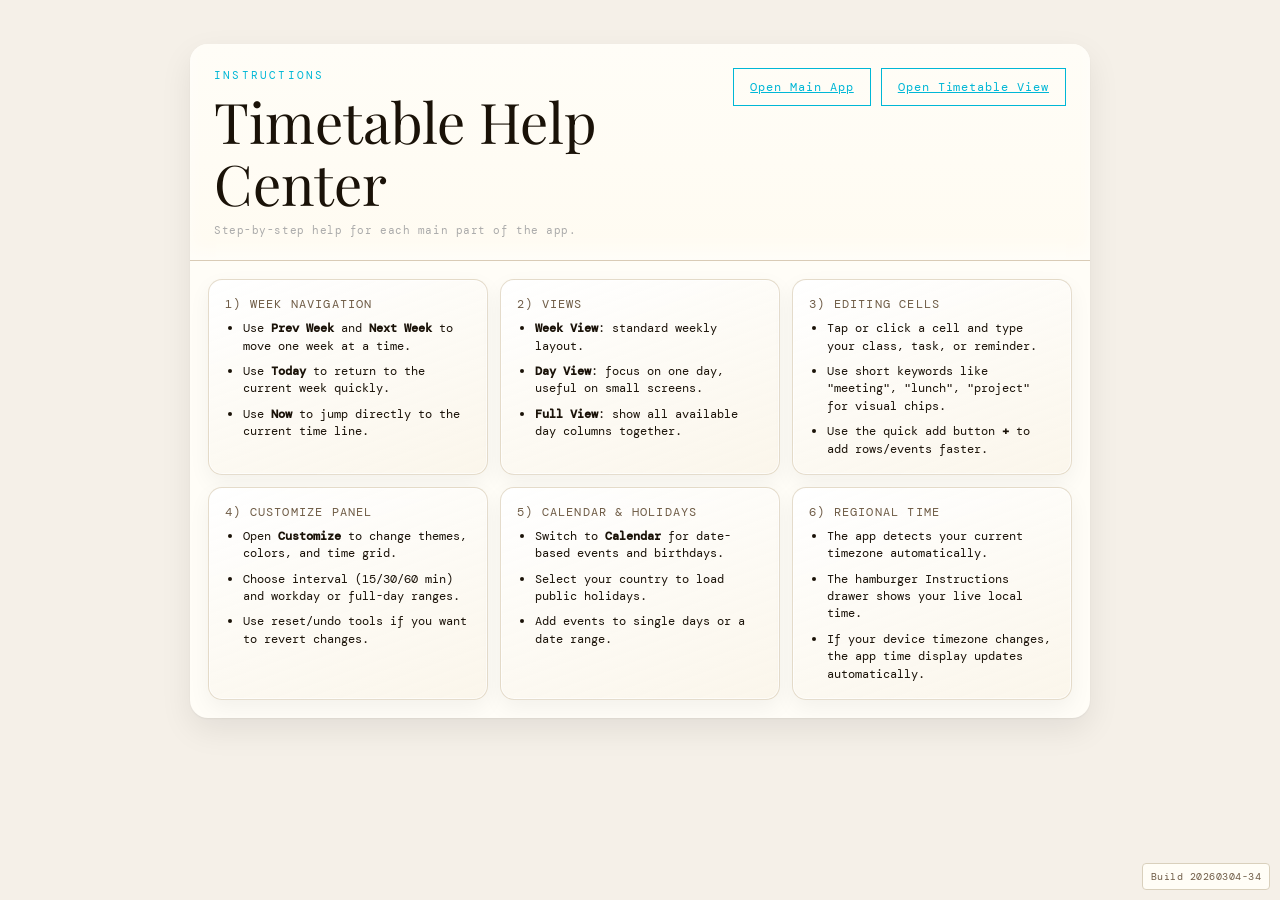
==== commit fe440796: "Add selectable timezone preference" ====
--- a/instructions.html
+++ b/instructions.html
@@ -5,7 +5,7 @@
 <meta name="viewport" content="width=device-width, initial-scale=1, maximum-scale=1, user-scalable=no">
 <title>Timetable Instructions</title>
 <link href="https://fonts.googleapis.com/css2?family=Playfair+Display:wght@700&family=DM+Mono:wght@400;500&display=swap" rel="stylesheet">
-<link rel="stylesheet" href="css/timetable.css?v=20260304-33">
+<link rel="stylesheet" href="css/timetable.css?v=20260304-34">
 </head>
 <body>
 <div class="page" style="max-width:900px; margin: 20px auto;">
@@ -77,6 +77,6 @@
     </div>
   </div>
 </div>
-<div id="build-badge" class="build-badge" aria-live="polite">Build 20260304-33</div>
+<div id="build-badge" class="build-badge" aria-live="polite">Build 20260304-34</div>
 </body>
 </html>
--- a/css/timetable.css
+++ b/css/timetable.css
@@ -320,6 +320,22 @@
     font-weight: 600;
   }
 
+  .help-time-select {
+    font-family: 'DM Mono', monospace;
+    font-size: 10px;
+    letter-spacing: 0.04em;
+    padding: 6px 8px;
+    border: 1px solid var(--line);
+    background: white;
+    color: var(--ink);
+    outline: none;
+    width: 100%;
+  }
+
+  .help-time-select:focus {
+    border-color: var(--ui-accent);
+  }
+
   body.help-open {
     overflow: hidden;
   }
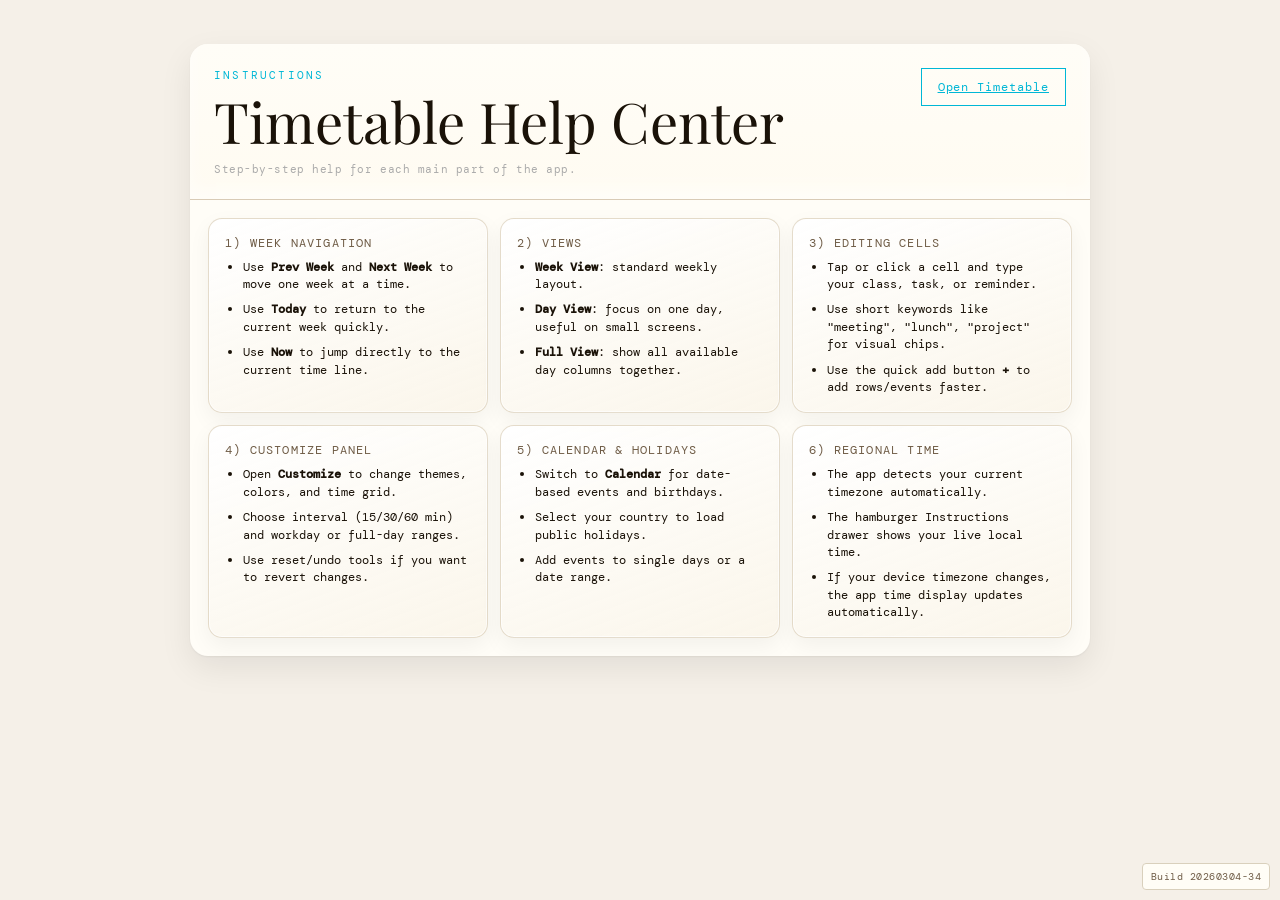
==== commit cda01486: "Polish timezone labels and simplify instructions CTA" ====
--- a/instructions.html
+++ b/instructions.html
@@ -16,8 +16,7 @@
       <p class="hint" style="margin:10px 0 0;">Step-by-step help for each main part of the app.</p>
     </div>
     <div class="controls">
-      <a class="btn" href="./index.html">Open Main App</a>
-      <a class="btn" href="./timetable.html">Open Timetable View</a>
+      <a class="btn" href="./index.html">Open Timetable</a>
     </div>
   </div>
 
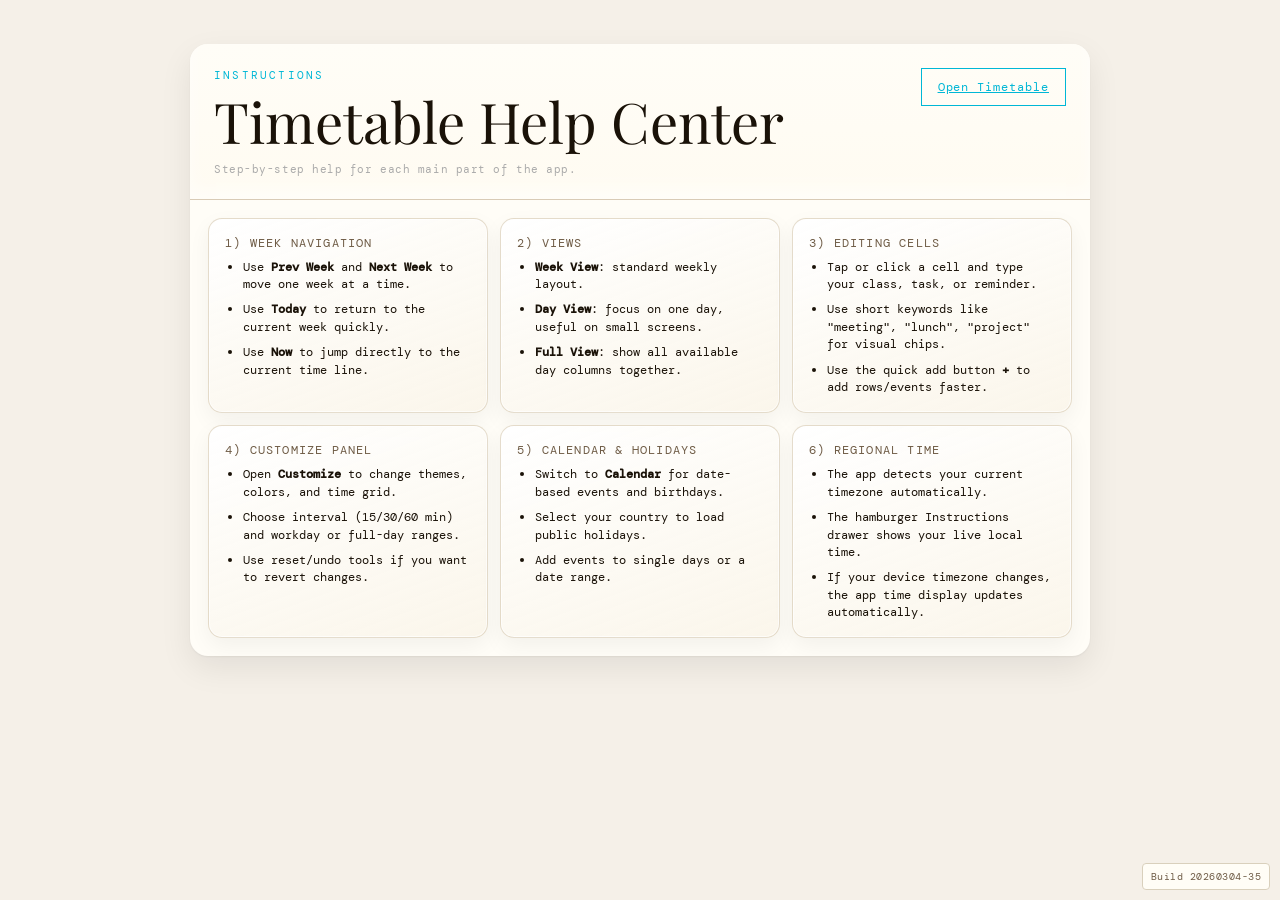
==== commit a541429b: "Bump build to 20260304-35 for cache refresh" ====
--- a/instructions.html
+++ b/instructions.html
@@ -5,7 +5,7 @@
 <meta name="viewport" content="width=device-width, initial-scale=1, maximum-scale=1, user-scalable=no">
 <title>Timetable Instructions</title>
 <link href="https://fonts.googleapis.com/css2?family=Playfair+Display:wght@700&family=DM+Mono:wght@400;500&display=swap" rel="stylesheet">
-<link rel="stylesheet" href="css/timetable.css?v=20260304-34">
+<link rel="stylesheet" href="css/timetable.css?v=20260304-35">
 </head>
 <body>
 <div class="page" style="max-width:900px; margin: 20px auto;">
@@ -76,6 +76,6 @@
     </div>
   </div>
 </div>
-<div id="build-badge" class="build-badge" aria-live="polite">Build 20260304-34</div>
+<div id="build-badge" class="build-badge" aria-live="polite">Build 20260304-35</div>
 </body>
 </html>
